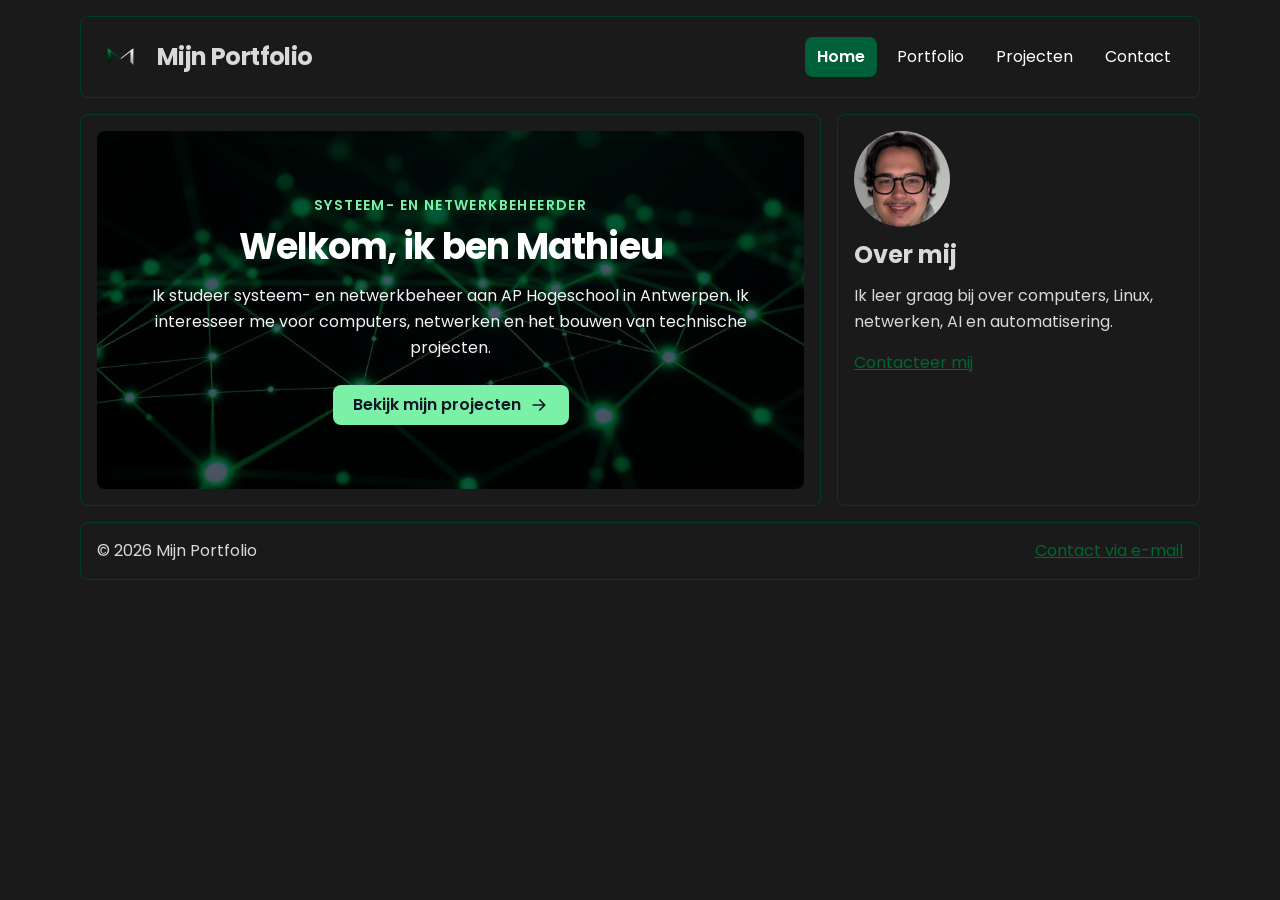
==== index.html @ bc3652d6 "Eerste versie van mijn portfolio" ====
<!DOCTYPE html>
<html lang="nl-be">
<head>
    <meta charset="UTF-8">
    <meta name="description" content="Home van de portfolio van Mathieu Menten. Ontdek mijn portfolio.">
    <meta name="viewport" content="width=device-width, initial-scale=1.0">
    <title>Home - portfolio Mathieu Menten</title>

    <link rel="preconnect" href="https://fonts.googleapis.com">
    <link rel="preconnect" href="https://fonts.gstatic.com" crossorigin>
    <link href="https://fonts.googleapis.com/css2?family=Poppins:wght@400;600&display=swap" rel="stylesheet">

    <link rel="stylesheet" href="css/style.css">
    <link rel="stylesheet" href="css/tailwind.css">
</head>

<body class="bg-[#1A1A1A] text-[#D9D9D9]">

    <a href="#inhoud" class="sr-only focus:not-sr-only focus:absolute focus:left-2 focus:top-2 focus:rounded-lg focus:bg-white focus:px-4 focus:py-2 focus:text-green-800">Ga naar de inhoud</a>

    <div class="max-w-6xl mx-auto px-4 py-4">
    
        <header class="bg-[#1A1A1A] text-[#D9D9D9] border border-[#003D27] rounded-lg p-4 mb-4 flex flex-wrap items-center justify-between gap-4">
            <a href="index.html" class="flex items-center gap-3 text-2xl font-bold tracking-tight">
                <img src="images/nieuw_logo.png" alt="logo" width="50" height="50" class="size-12 object-contain">
                <span>Mijn Portfolio</span>
            </a>

            <input type="checkbox" id="menu-knop" class="peer sr-only">
            <label for="menu-knop" class="cursor-pointer rounded-lg border border-gray-300 px-3 py-2 peer-focus-visible:outline-2 md:hidden">Menu</label>

            <nav aria-label="Hoofdmenu" class="hidden w-full peer-checked:block md:block md:w-auto">
                <ul class="flex flex-col md:flex-row md:gap-2">
                    <li><a href="index.html" aria-current="page" class="block px-3 py-2 rounded-lg bg-[#006039] text-white font-semibold">Home</a></li>
                    <li><a href="portfolio.html" class="block px-3 py-2 rounded-lg text-white hover:bg-[#006039] hover:text-white">Portfolio</a></li>
                    <li><a href="project.html" class="block px-3 py-2 rounded-lg text-white hover:bg-[#006039] hover:text-white">Projecten</a></li>
                    <li><a href="contact.html" class="block px-3 py-2 rounded-lg text-white hover:bg-[#006039] hover:text-white">Contact</a></li>
                </ul>

            </nav>
        </header>

        
        <div class="grid grid-cols-1 lg:grid-cols-3 gap-4">

            <main class="lg:col-span-2 bg-[#1A1A1A] border border-[#003D27] rounded-lg p-4" id="inhoud">
                <section class="rounded-lg bg-[url(../images/sfeer.jpg)] bg-cover bg-center bg-gray-600 bg-blend-multiply px-6 py-16 text-center">
                    <p class="text-sm font-semibold uppercase tracking-widest text-green-300 mb-3">Systeem- en netwerkbeheerder</p>

                    <h1 class="text-3xl md:text-4xl font-bold tracking-tight text-white mb-4">Welkom, ik ben Mathieu</h1>

                    <p class="leading-relaxed text-gray-100 mb-6">
                        Ik studeer systeem- en netwerkbeheer aan AP Hogeschool in Antwerpen. Ik interesseer me voor computers, netwerken en het bouwen van technische projecten.</p>

                    <a href="portfolio.html" class="inline-flex items-center gap-2 rounded-lg bg-green-300 px-5 py-2 font-semibold text-gray-900 hover:bg-[#006039]">Bekijk mijn projecten

                        <svg
                            xmlns="http://www.w3.org/2000/svg"
                            viewBox="0 0 24 24"
                            fill="none"
                            stroke="currentColor"
                            stroke-width="2"
                            stroke-linecap="round"
                            stroke-linejoin="round"
                            class="size-5"
                            aria-hidden="true"
                        >
                            <path d="M5 12h14M13 6l6 6-6 6" />
                        </svg>
                    </a>
                </section>
            </main>

            

            <aside class="bg-[#1A1A1A] border border-[#003D27] rounded-lg p-4">
                <img src="images/profiel_foto.jpg" alt="Profielfoto van Mathieu" width="400" height="400" class="size-24 rounded-full object-cover object-[32%_35%] mb-3">

                <h2 class="text-2xl font-bold mb-3">Over mij</h2>

                <p class="leading-relaxed mb-4">Ik leer graag bij over computers, Linux, netwerken, AI en automatisering.</p>

                <a href="contact.html" class="text-green-800 underline hover:text-green-900">Contacteer mij</a>
            </aside>

        </div>


            <footer class="bg-[#1A1A1A] text-[#D9D9D9] border border-[#003D27] rounded-lg p-4 mt-4 flex flex-col sm:flex-row sm:items-center sm:justify-between gap-2">
            <p>&copy; 2026 Mijn Portfolio</p>
            <a href="mailto:mathieu.menten@student.ap.be" class="text-green-800 underline hover:text-green-900">Contact via e-mail</a>
             </footer>

    </div>
</body>
</html>
---- css/style.css ----
body {
    font-family: "Poppins", sans-serif;
}
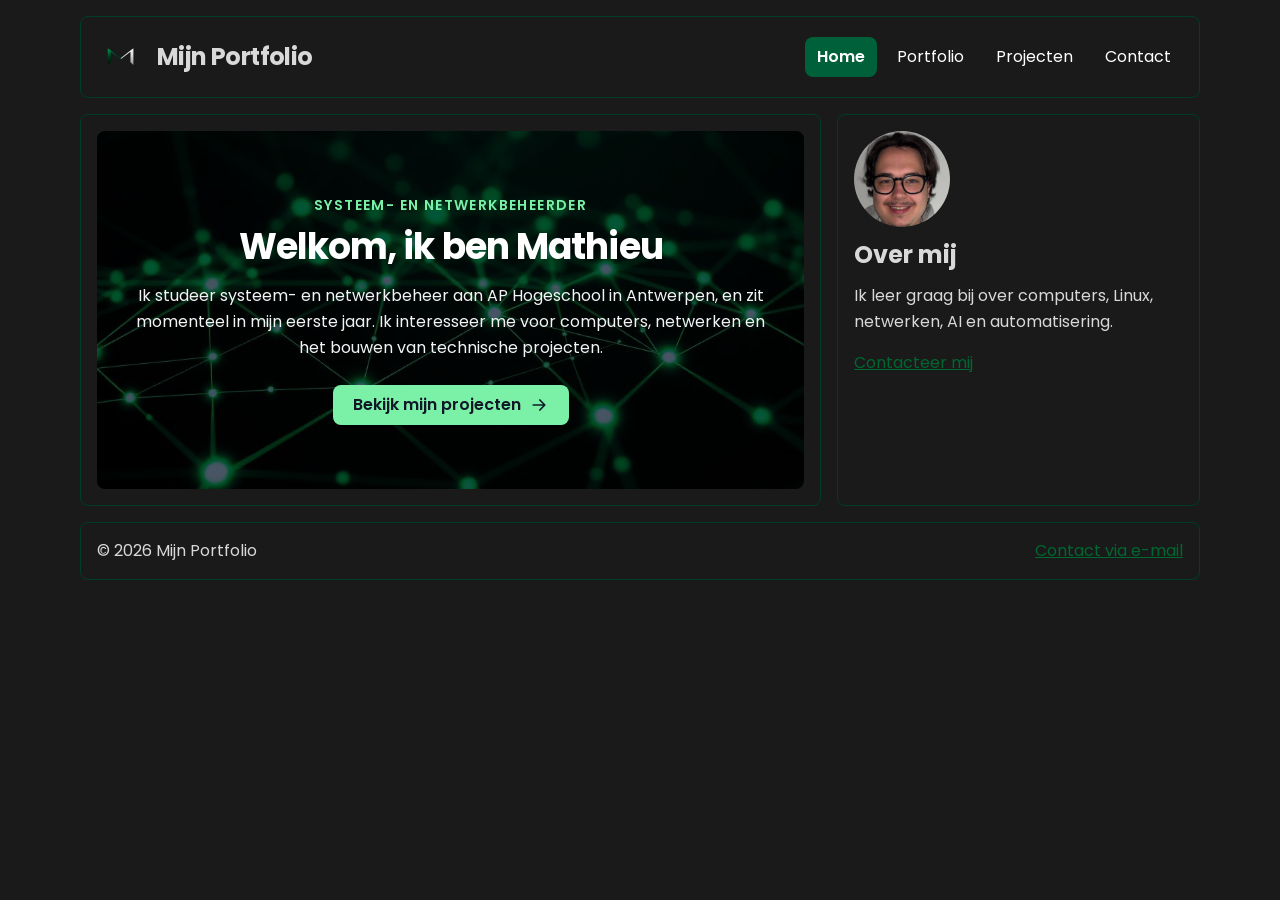
==== commit 2d02a040: "aanpassing op de home page" ====
--- a/index.html
+++ b/index.html
@@ -50,7 +50,7 @@
                     <h1 class="text-3xl md:text-4xl font-bold tracking-tight text-white mb-4">Welkom, ik ben Mathieu</h1>
 
                     <p class="leading-relaxed text-gray-100 mb-6">
-                        Ik studeer systeem- en netwerkbeheer aan AP Hogeschool in Antwerpen. Ik interesseer me voor computers, netwerken en het bouwen van technische projecten.</p>
+                        Ik studeer systeem- en netwerkbeheer aan AP Hogeschool in Antwerpen, en zit momenteel in mijn eerste jaar. Ik interesseer me voor computers, netwerken en het bouwen van technische projecten.</p>
 
                     <a href="portfolio.html" class="inline-flex items-center gap-2 rounded-lg bg-green-300 px-5 py-2 font-semibold text-gray-900 hover:bg-[#006039]">Bekijk mijn projecten
 
